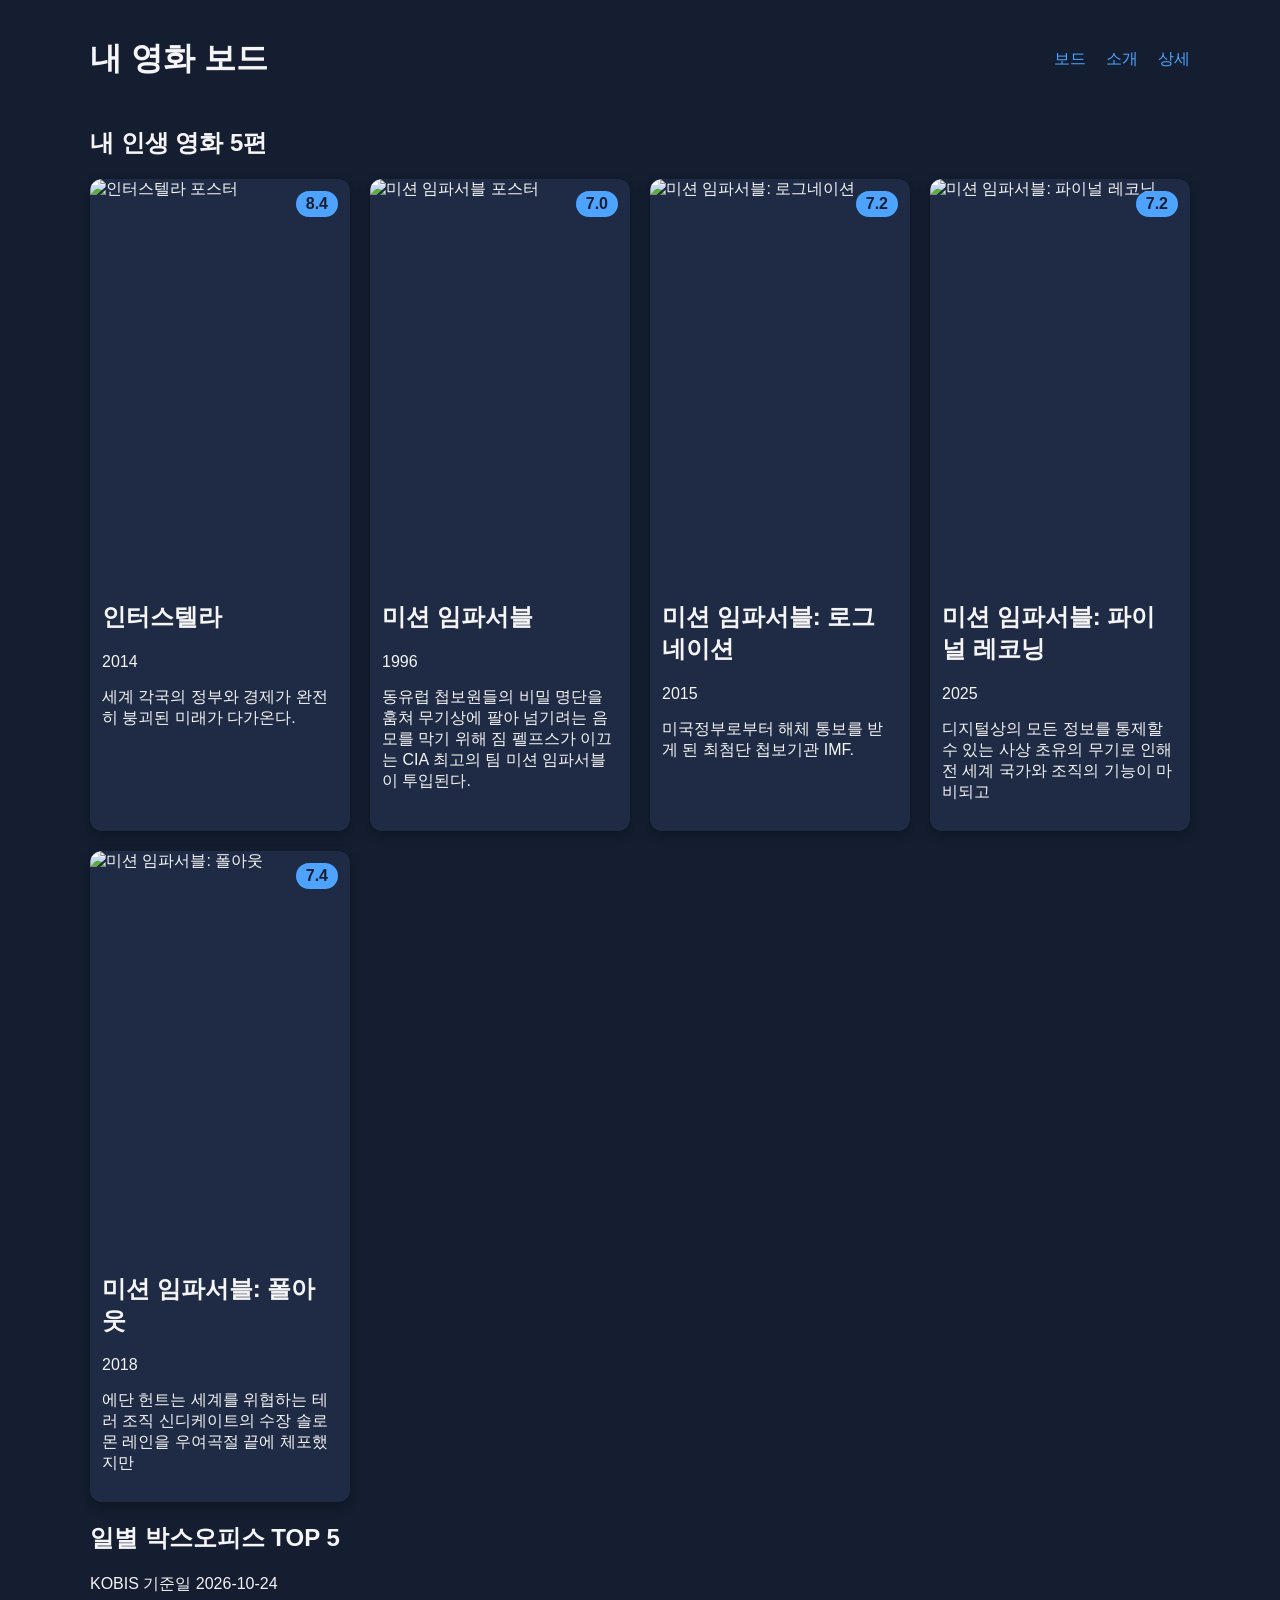
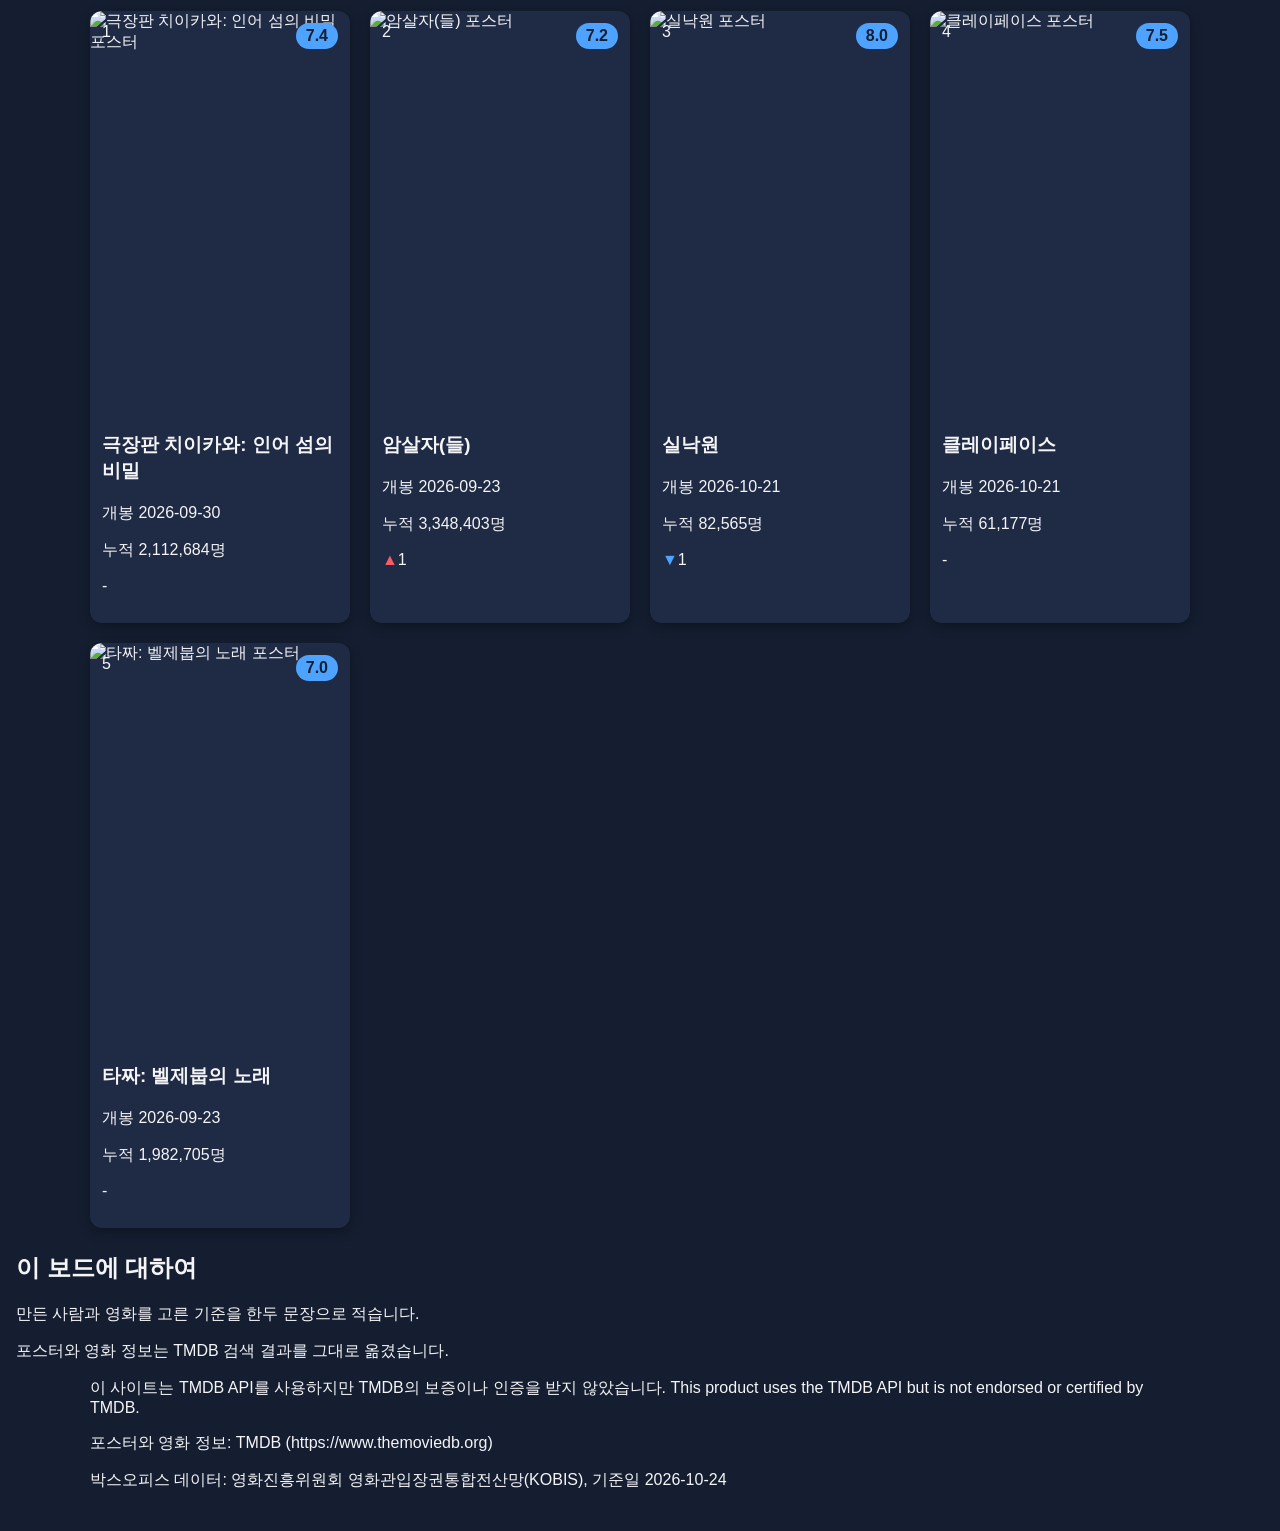
==== detail.html @ 2366a30c "음...디테일 어려워!!!!!!!!!!" ====
<!DOCTYPE html>
<html lang="ko">



<head>
    <meta charset="UTF-8">
    <meta name="viewport" content="width=device-width, initial-scale=1.0">
    <title>내 영화 보드</title>
    <link rel="preconnect" href="https://fonts.googleapis.com">
    <link rel="preconnect" href="https://fonts.gstatic.com" crossorigin>
    <link href="https://fonts.googleapis.com/css2?family=Nanum+Gothic&display=swap" rel="stylesheet">
    <!-- 구글 폰트 <link> 두세 줄을 여기에 붙여 넣기 -->
    <link rel="stylesheet" href="./style.css">
</head>



<body>

    <header class="top">
        <h1>내 영화 보드</h1>
        <nav>
            <ul>
                <li><a href="#mine">보드</a></li>
                <li><a href="#boxoffice">소개</a></li>
                <li><a href="detail.html">상세</a></li>
            </ul>
        </nav>
    </header>
   

    <main>
        <section id="mine">
            <h2>내 인생 영화 5편</h2>
            <div class="board">
                <article class="card">
                    <img class="poster" src="https://image.tmdb.org/t/p/w342/gDN2NWtHbs8ZWEBQM8Dh5OVXdb4.jpg"
                        alt="인터스텔라 포스터">
                    <span class="badge">8.4</span>
                    <div class="info">
                        <h2>인터스텔라</h2>
                        <p class="year">2014</p>
                        <p class="overview">세계 각국의 정부와 경제가 완전히 붕괴된 미래가 다가온다.</p>
                    </div>
                </article>

                <article class="card">
                    <img class="poster" src="https://image.tmdb.org/t/p/w342//e7ABYg2KnI0QBBYSrLYiTljtmpd.jpg"
                        alt="미션 임파서블 포스터">
                    <span class="badge">7.0</span>
                    <div class="info">
                        <h2>미션 임파서블</h2>
                        <p class="year">1996</p>
                        <p class="overview">동유럽 첩보원들의 비밀 명단을 훔쳐 무기상에 팔아 넘기려는 음모를 막기 위해 짐 펠프스가 이끄는 CIA 최고의 팀 미션 임파서블이
                            투입된다.</p>
                    </div>
                </article>

                <article class="card">
                    <img class="poster" src="https://image.tmdb.org/t/p/w342//s2426EIW0arpjN0R0qErJfXQxZD.jpg"
                        alt="미션 임파서블: 로그네이션">
                    <span class="badge">7.2</span>
                    <div class="info">
                        <h2>미션 임파서블: 로그네이션</h2>
                        <p class="year">2015</p>
                        <p class="overview">미국정부로부터 해체 통보를 받게 된 최첨단 첩보기관 IMF.</p>
                    </div>
                </article>

                <article class="card">
                    <img class="poster" src="https://image.tmdb.org/t/p/w342/iNJsojTGQoOWL9f9U23jsibONVu.jpg"
                        alt="미션 임파서블: 파이널 레코닝">
                    <span class="badge">7.2</span>
                    <div class="info">
                        <h2>미션 임파서블: 파이널 레코닝</h2>
                        <p class="year">2025</p>
                        <p class="overview">디지털상의 모든 정보를 통제할 수 있는 사상 초유의 무기로 인해 전 세계 국가와 조직의 기능이 마비되고</p>
                    </div>
                </article>

                <article class="card">
                    <img class="poster" src="https://image.tmdb.org/t/p/w342/5jnoAA74Qwb5w6B9FMvnc20n6Ie.jpg"
                        alt="미션 임파서블: 폴아웃">
                    <span class="badge">7.4</span>
                    <div class="info">
                        <h2>미션 임파서블: 폴아웃</h2>
                        <p class="year">2018</p>
                        <p class="overview">에단 헌트는 세계를 위협하는 테러 조직 신디케이트의 수장 솔로몬 레인을 우여곡절 끝에 체포했지만</p>
                    </div>
                </article>
            </div>
        </section>


        <section id="boxoffice">
            <h2>일별 박스오피스 TOP 5</h2>
            <p class="basis">KOBIS 기준일 2026-10-24</p>
            <div class="board">
                <article class="card">
                    <img class="poster" src="https://image.tmdb.org/t/p/w342/5TMyytCI5Pfc9c1eNsljiCdiB05.jpg"
                        alt="극장판 치이카와: 인어 섬의 비밀 포스터">
                    <span class="rank">1</span>
                    <span class="badge">7.4</span>
                    <div class="info">
                        <h3>극장판 치이카와: 인어 섬의 비밀</h3>
                        <p class="year">개봉 2026-09-30</p>
                        <p class="audience">누적 2,112,684명</p>
                        <p class="change">-</p>
                    </div>
                </article>

                <article class="card">
                    <img class="poster" src="https://image.tmdb.org/t/p/w342/mCUZLymzVjfYJXEON4wg8ilx2H8.jpg"
                        alt="암살자(들) 포스터">
                    <span class="rank">2</span>
                    <span class="badge">7.2</span>
                    <div class="info">
                        <h3>암살자(들)</h3>
                        <p class="year">개봉 2026-09-23</p>
                        <p class="audience">누적 3,348,403명</p>
                        <p class="change up">1</p>
                    </div>
                </article>

                <article class="card">
                    <img class="poster" src="https://image.tmdb.org/t/p/w342/8Qybglcd5IqksU7rNRvpvodtrpQ.jpg"
                        alt="실낙원 포스터">
                    <span class="rank">3</span>
                    <span class="badge">8.0</span>
                    <div class="info">
                        <h3>실낙원</h3>
                        <p class="year">개봉 2026-10-21</p>
                        <p class="audience">누적 82,565명</p>
                        <p class="change down">1</p>
                    </div>
                </article>

                <article class="card">
                    <img class="poster" src="https://image.tmdb.org/t/p/w342/uL4cIrNi2uaUnWIOQQ28EVnkETG.jpg"
                        alt="클레이페이스 포스터">
                    <span class="rank">4</span>
                    <span class="badge">7.5</span>
                    <div class="info">
                        <h3>클레이페이스</h3>
                        <p class="year">개봉 2026-10-21</p>
                        <p class="audience">누적 61,177명</p>
                        <p class="change">-</p>
                    </div>
                </article>

                <article class="card">
                    <img class="poster" src="https://image.tmdb.org/t/p/w342/w5OX3u2SpMVRU0sol0mtIaf4LSI.jpg"
                        alt="타짜: 벨제붑의 노래 포스터">
                    <span class="rank">5</span>
                    <span class="badge">7.0</span>
                    <div class="info">
                        <h3>타짜: 벨제붑의 노래</h3>
                        <p class="year">개봉 2026-09-23</p>
                        <p class="audience">누적 1,982,705명</p>
                        <p class="change">-</p>
                    </div>
                </article>
            </div>
        </section>
    </main>
    <section id="about">
        <h2>이 보드에 대하여</h2>
        <p>만든 사람과 영화를 고른 기준을 한두 문장으로 적습니다.</p>
        <p>포스터와 영화 정보는 TMDB 검색 결과를 그대로 옮겼습니다.</p>
    </section>
    </main>


    <footer>
        <p>이 사이트는 TMDB API를 사용하지만 TMDB의 보증이나 인증을 받지 않았습니다.
            This product uses the TMDB API but is not endorsed or certified by TMDB.</p>
        <p>포스터와 영화 정보: TMDB (https://www.themoviedb.org)</p>
        <p>박스오피스 데이터: 영화진흥위원회 영화관입장권통합전산망(KOBIS), 기준일 2026-10-24</p>
    </footer>







</body>

</html>
---- style.css ----
:root {
    --bg: #141e30;
    --surface: #1f2b44;
    --text: #f5f5f7;
    --accent: #4da3ff;
    --warn: #ff5a5f;
    --font-title: "Black Han Sans", sans-serif;
    --font-body: "Noto Sans KR", sans-serif;
    --gap: 20px;    
}
body {
    background: var(--bg);
    min-height: 100vh;
    box-sizing: border-box;
    margin: 0;
    padding: 16px;
    font-family: var(--font-body);
    color: var(--text);

  

    h1,
    footer {
        color: var(--text);
    }
}

.rank {
    position: absolute; top: 12px; left: 12px;
}
.change.up::before { 
    content: "▲"; 
    color: var(--warn);
}
.change.down::before { 
    content:"▼";
    color: var(--accent);
} 
.change.new::before { 
    content: "NEW";
    color: var(--warn);
 }

.card {
    border-radius: 12px;
    overflow: hidden;
    box-shadow: 0 4px 12px rgba(0,
            0, 0, 0.3);
    background: var(--surface);
    position: relative;
    transition: transform 0.3s, box-shadow 0.3s;
    color: var(--text);
}


.card:hover {
    transform: translateY(-8px);
    box-shadow: 0 12px 32px rgba(255, 193, 7, 0.6);
}

.info {
    padding: 12px;
}

.poster {
    width: 100%;
    display: block;
    aspect-ratio: 2 / 3;
    object-fit: cover;
}

.badge {
    position: absolute;
    top: 12px;
    right: 12px;
    background: var(--accent);
    color: var(--bg);
    padding: 4px 10px;
    border-radius: 999px;
    font-weight: bold;
}



.top {
    display: flex;
    justify-content: space-between;
    align-items: center;
}

nav ul {
    display: flex;
    gap: 8px;
    list-style: none;
    margin: 0;
    padding: 0;
    flex-direction: column;
}

nav a {
    color: var(--accent);
    text-decoration: none;
}


.board {
    display: grid;
    grid-template-columns: repeat(auto-fit, minmax(240px, 1fr));
    gap: var(--gap);
}

.hero {
    background-image: linear-gradient(rgba(0, 0, 0, 0.6), rgba(0, 0, 0, 0.6)),
        url("https://image.tmdb.org/t/p/w1280/5jnoAA74Qwb5w6B9FMvnc20n6Ie.jpg_backdrop_path");

    background-size: cover;
    background-position: center;
    min-height: 40vh;
    padding: 24px;
    box-sizing: border-box;
    color: #fff;
    border-radius: 12px;
    display: flex;
    flex-direction: column;
    justify-content: center;
}



main,
.top,
.hero,
footer {
    max-width: 1100px;
    margin: 0 auto 24px;
}












@media (min-width: 600px) {
    nav ul {
        flex-direction: row;
        gap: 20px;
    }
    .bord {
        grid-template-columns: repeat(2, 1fr);
    }
}

@media (min-width: 1024px) {
    .hero {
        min-height: 60vh;
    }

    .hero h2 {
        font-size: 3rem;
    }
    .bord {
        grid-template-columns: repeat(4, 1fr);
    }
}
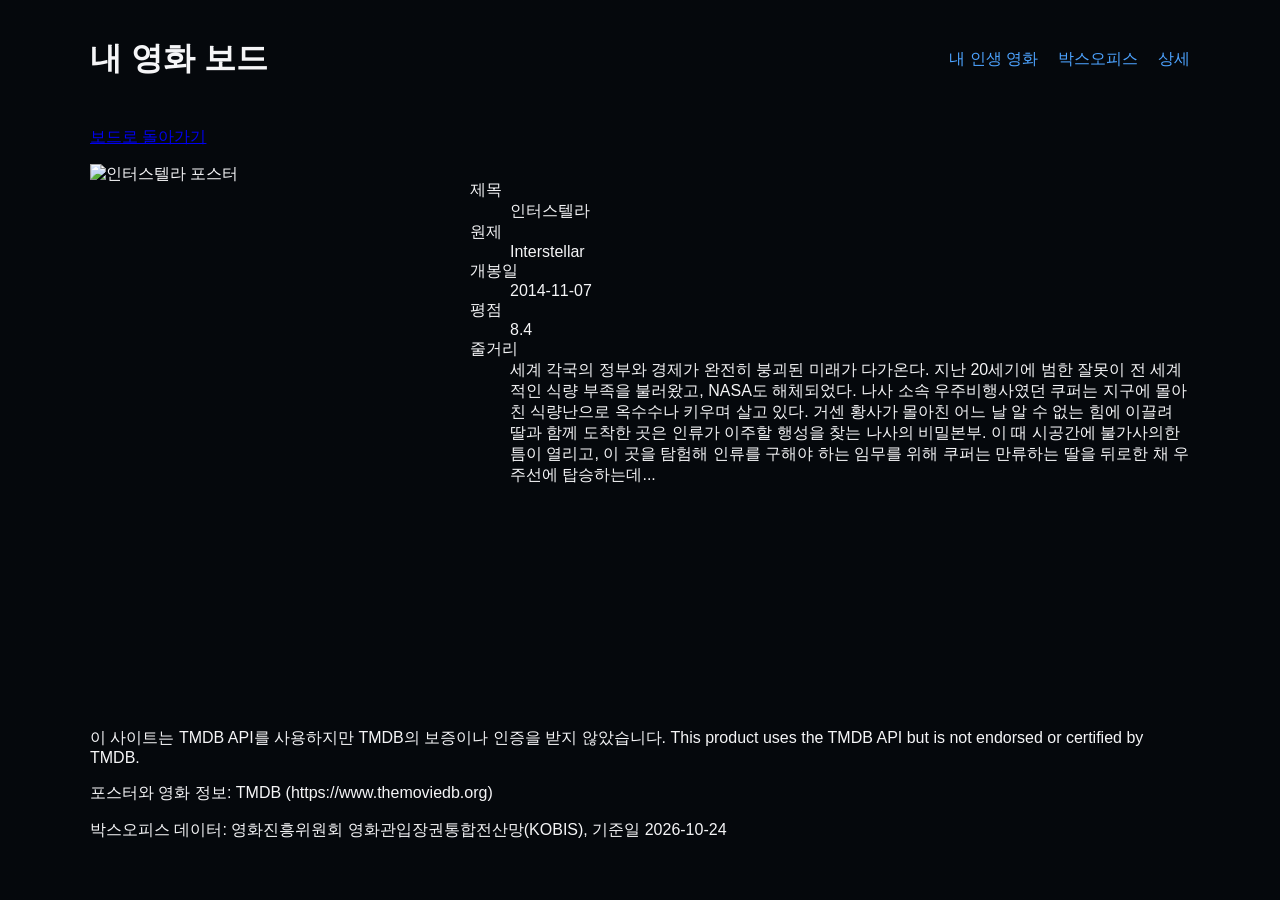
==== commit b8a1931e: "중간커밋" ====
--- a/detail.html
+++ b/detail.html
@@ -6,7 +6,7 @@
 <head>
     <meta charset="UTF-8">
     <meta name="viewport" content="width=device-width, initial-scale=1.0">
-    <title>내 영화 보드</title>
+    <title>인터스텔라</title>
     <link rel="preconnect" href="https://fonts.googleapis.com">
     <link rel="preconnect" href="https://fonts.gstatic.com" crossorigin>
     <link href="https://fonts.googleapis.com/css2?family=Nanum+Gothic&display=swap" rel="stylesheet">
@@ -16,14 +16,14 @@
 
 
 
-<body>
+<body class="detail-page">
 
     <header class="top">
         <h1>내 영화 보드</h1>
         <nav>
             <ul>
-                <li><a href="#mine">보드</a></li>
-                <li><a href="#boxoffice">소개</a></li>
+                <li><a href="index.html#mine">내 인생 영화</a></li>
+                <li><a href="index.html#boxoffice">박스오피스</a></li>
                 <li><a href="detail.html">상세</a></li>
             </ul>
         </nav>
@@ -31,144 +31,25 @@
    
 
     <main>
-        <section id="mine">
-            <h2>내 인생 영화 5편</h2>
-            <div class="board">
-                <article class="card">
-                    <img class="poster" src="https://image.tmdb.org/t/p/w342/gDN2NWtHbs8ZWEBQM8Dh5OVXdb4.jpg"
-                        alt="인터스텔라 포스터">
-                    <span class="badge">8.4</span>
-                    <div class="info">
-                        <h2>인터스텔라</h2>
-                        <p class="year">2014</p>
-                        <p class="overview">세계 각국의 정부와 경제가 완전히 붕괴된 미래가 다가온다.</p>
-                    </div>
-                </article>
+        <p><a href="index.html">보드로 돌아가기</a></p>
+        <article class = "detail">
+            <img class = "poster" src="https://image.tmdb.org/t/p/w342/gDN2NWtHbs8ZWEBQM8Dh5OVXdb4.jpg" alt="인터스텔라 포스터">
+            <dl>
+                <dt>제목</dt>
+                <dd>인터스텔라</dd>
 
-                <article class="card">
-                    <img class="poster" src="https://image.tmdb.org/t/p/w342//e7ABYg2KnI0QBBYSrLYiTljtmpd.jpg"
-                        alt="미션 임파서블 포스터">
-                    <span class="badge">7.0</span>
-                    <div class="info">
-                        <h2>미션 임파서블</h2>
-                        <p class="year">1996</p>
-                        <p class="overview">동유럽 첩보원들의 비밀 명단을 훔쳐 무기상에 팔아 넘기려는 음모를 막기 위해 짐 펠프스가 이끄는 CIA 최고의 팀 미션 임파서블이
-                            투입된다.</p>
-                    </div>
-                </article>
+                <dt>원제</dt>
+                <dd>Interstellar</dd>
 
-                <article class="card">
-                    <img class="poster" src="https://image.tmdb.org/t/p/w342//s2426EIW0arpjN0R0qErJfXQxZD.jpg"
-                        alt="미션 임파서블: 로그네이션">
-                    <span class="badge">7.2</span>
-                    <div class="info">
-                        <h2>미션 임파서블: 로그네이션</h2>
-                        <p class="year">2015</p>
-                        <p class="overview">미국정부로부터 해체 통보를 받게 된 최첨단 첩보기관 IMF.</p>
-                    </div>
-                </article>
+                <dt>개봉일</dt>
+                <dd>2014-11-07</dd>
 
-                <article class="card">
-                    <img class="poster" src="https://image.tmdb.org/t/p/w342/iNJsojTGQoOWL9f9U23jsibONVu.jpg"
-                        alt="미션 임파서블: 파이널 레코닝">
-                    <span class="badge">7.2</span>
-                    <div class="info">
-                        <h2>미션 임파서블: 파이널 레코닝</h2>
-                        <p class="year">2025</p>
-                        <p class="overview">디지털상의 모든 정보를 통제할 수 있는 사상 초유의 무기로 인해 전 세계 국가와 조직의 기능이 마비되고</p>
-                    </div>
-                </article>
+                <dt>평점</dt>
+                <dd>8.4</dd>
 
-                <article class="card">
-                    <img class="poster" src="https://image.tmdb.org/t/p/w342/5jnoAA74Qwb5w6B9FMvnc20n6Ie.jpg"
-                        alt="미션 임파서블: 폴아웃">
-                    <span class="badge">7.4</span>
-                    <div class="info">
-                        <h2>미션 임파서블: 폴아웃</h2>
-                        <p class="year">2018</p>
-                        <p class="overview">에단 헌트는 세계를 위협하는 테러 조직 신디케이트의 수장 솔로몬 레인을 우여곡절 끝에 체포했지만</p>
-                    </div>
-                </article>
-            </div>
-        </section>
-
-
-        <section id="boxoffice">
-            <h2>일별 박스오피스 TOP 5</h2>
-            <p class="basis">KOBIS 기준일 2026-10-24</p>
-            <div class="board">
-                <article class="card">
-                    <img class="poster" src="https://image.tmdb.org/t/p/w342/5TMyytCI5Pfc9c1eNsljiCdiB05.jpg"
-                        alt="극장판 치이카와: 인어 섬의 비밀 포스터">
-                    <span class="rank">1</span>
-                    <span class="badge">7.4</span>
-                    <div class="info">
-                        <h3>극장판 치이카와: 인어 섬의 비밀</h3>
-                        <p class="year">개봉 2026-09-30</p>
-                        <p class="audience">누적 2,112,684명</p>
-                        <p class="change">-</p>
-                    </div>
-                </article>
-
-                <article class="card">
-                    <img class="poster" src="https://image.tmdb.org/t/p/w342/mCUZLymzVjfYJXEON4wg8ilx2H8.jpg"
-                        alt="암살자(들) 포스터">
-                    <span class="rank">2</span>
-                    <span class="badge">7.2</span>
-                    <div class="info">
-                        <h3>암살자(들)</h3>
-                        <p class="year">개봉 2026-09-23</p>
-                        <p class="audience">누적 3,348,403명</p>
-                        <p class="change up">1</p>
-                    </div>
-                </article>
-
-                <article class="card">
-                    <img class="poster" src="https://image.tmdb.org/t/p/w342/8Qybglcd5IqksU7rNRvpvodtrpQ.jpg"
-                        alt="실낙원 포스터">
-                    <span class="rank">3</span>
-                    <span class="badge">8.0</span>
-                    <div class="info">
-                        <h3>실낙원</h3>
-                        <p class="year">개봉 2026-10-21</p>
-                        <p class="audience">누적 82,565명</p>
-                        <p class="change down">1</p>
-                    </div>
-                </article>
-
-                <article class="card">
-                    <img class="poster" src="https://image.tmdb.org/t/p/w342/uL4cIrNi2uaUnWIOQQ28EVnkETG.jpg"
-                        alt="클레이페이스 포스터">
-                    <span class="rank">4</span>
-                    <span class="badge">7.5</span>
-                    <div class="info">
-                        <h3>클레이페이스</h3>
-                        <p class="year">개봉 2026-10-21</p>
-                        <p class="audience">누적 61,177명</p>
-                        <p class="change">-</p>
-                    </div>
-                </article>
-
-                <article class="card">
-                    <img class="poster" src="https://image.tmdb.org/t/p/w342/w5OX3u2SpMVRU0sol0mtIaf4LSI.jpg"
-                        alt="타짜: 벨제붑의 노래 포스터">
-                    <span class="rank">5</span>
-                    <span class="badge">7.0</span>
-                    <div class="info">
-                        <h3>타짜: 벨제붑의 노래</h3>
-                        <p class="year">개봉 2026-09-23</p>
-                        <p class="audience">누적 1,982,705명</p>
-                        <p class="change">-</p>
-                    </div>
-                </article>
-            </div>
-        </section>
-    </main>
-    <section id="about">
-        <h2>이 보드에 대하여</h2>
-        <p>만든 사람과 영화를 고른 기준을 한두 문장으로 적습니다.</p>
-        <p>포스터와 영화 정보는 TMDB 검색 결과를 그대로 옮겼습니다.</p>
-    </section>
+                <dt>줄거리</dt>
+                <dd>세계 각국의 정부와 경제가 완전히 붕괴된 미래가 다가온다. 지난 20세기에 범한 잘못이 전 세계적인 식량 부족을 불러왔고, NASA도 해체되었다. 나사 소속 우주비행사였던 쿠퍼는 지구에 몰아친 식량난으로 옥수수나 키우며 살고 있다. 거센 황사가 몰아친 어느 날 알 수 없는 힘에 이끌려 딸과 함께 도착한 곳은 인류가 이주할 행성을 찾는 나사의 비밀본부. 이 때 시공간에 불가사의한 틈이 열리고, 이 곳을 탐험해 인류를 구해야 하는 임무를 위해 쿠퍼는 만류하는 딸을 뒤로한 채 우주선에 탑승하는데...</dd>
+            </dl>
     </main>
 
 
--- a/style.css
+++ b/style.css
@@ -6,8 +6,9 @@
     --warn: #ff5a5f;
     --font-title: "Black Han Sans", sans-serif;
     --font-body: "Noto Sans KR", sans-serif;
-    --gap: 20px;    
-}
+    --gap: 20px;
+}
+
 body {
     background: var(--bg);
     min-height: 100vh;
@@ -17,7 +18,7 @@
     font-family: var(--font-body);
     color: var(--text);
 
-  
+
 
     h1,
     footer {
@@ -26,20 +27,31 @@
 }
 
 .rank {
-    position: absolute; top: 12px; left: 12px;
-}
-.change.up::before { 
-    content: "▲"; 
+    position: absolute;
+    top: 12px;
+    left: 12px;
+    background: var(--warn);
+    position: absolute;
+    color: var(--bg);
+    padding: 4px 10px;
+    border-radius: 999px;
+    font-weight: bold;
+}
+
+.change.up::before {
+    content: "▲";
     color: var(--warn);
 }
-.change.down::before { 
-    content:"▼";
+
+.change.down::before {
+    content: "▼";
     color: var(--accent);
-} 
-.change.new::before { 
+}
+
+.change.new::before {
     content: "NEW";
     color: var(--warn);
- }
+}
 
 .card {
     border-radius: 12px;
@@ -111,14 +123,14 @@
 
 .hero {
     background-image: linear-gradient(rgba(0, 0, 0, 0.6), rgba(0, 0, 0, 0.6)),
-        url("https://image.tmdb.org/t/p/w1280/5jnoAA74Qwb5w6B9FMvnc20n6Ie.jpg_backdrop_path");
+        url("https://image.tmdb.org/t/p/w1280/gDN2NWtHbs8ZWEBQM8Dh5OVXdb4.jpg");
 
     background-size: cover;
     background-position: center;
     min-height: 40vh;
     padding: 24px;
     box-sizing: border-box;
-    color: #fff;
+    color: var(--text);
     border-radius: 12px;
     display: flex;
     flex-direction: column;
@@ -136,13 +148,23 @@
 }
 
 
-
-
-
-
-
-
-
+.detail-page {
+    background-image: linear-gradient(rgba(0, 0, 0, 0.75), rgba(0, 0, 0, 0.75)), url("https://image.tmdb.org/t/p/w1280/gDN2NWtHbs8ZWEBQM8Dh5OVXdb4.jpg");
+    background-size: cover;
+    min-height: 100vh;
+}
+
+
+
+.detail {
+    display: grid;
+    grid-template-columns: 1fr;
+    gap: var(--gap);
+}
+
+.dt {
+    color: var(--accent);
+}
 
 
 
@@ -151,8 +173,17 @@
         flex-direction: row;
         gap: 20px;
     }
+
     .bord {
         grid-template-columns: repeat(2, 1fr);
+    }
+
+    .detail {
+        grid-template-columns: 1fr 2fr;
+    }
+
+    .detail img {
+        width: 100%;
     }
 }
 
@@ -164,6 +195,7 @@
     .hero h2 {
         font-size: 3rem;
     }
+
     .bord {
         grid-template-columns: repeat(4, 1fr);
     }
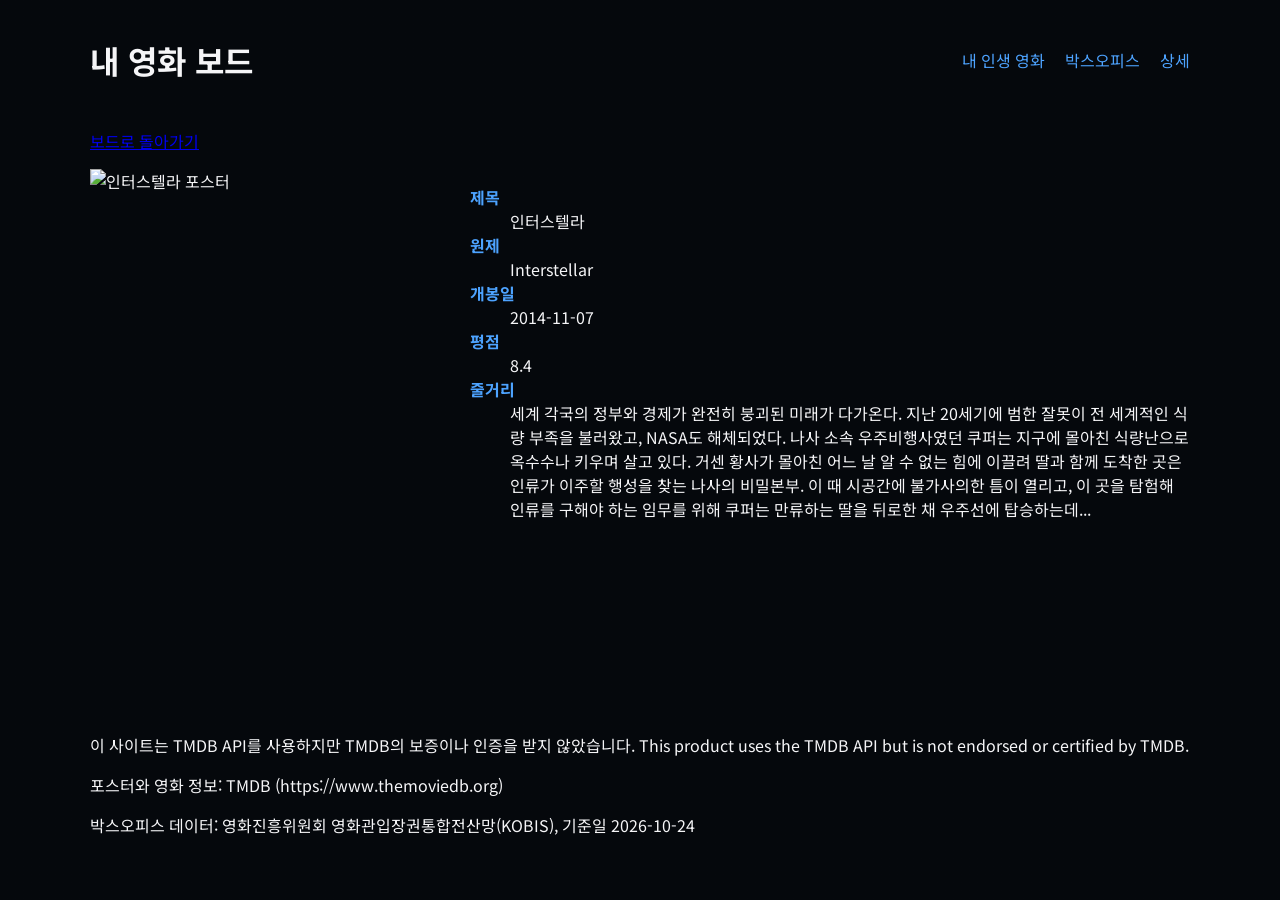
==== commit fe031720: "최종" ====
--- a/detail.html
+++ b/detail.html
@@ -9,8 +9,8 @@
     <title>인터스텔라</title>
     <link rel="preconnect" href="https://fonts.googleapis.com">
     <link rel="preconnect" href="https://fonts.gstatic.com" crossorigin>
-    <link href="https://fonts.googleapis.com/css2?family=Nanum+Gothic&display=swap" rel="stylesheet">
-    <!-- 구글 폰트 <link> 두세 줄을 여기에 붙여 넣기 -->
+    <link href="https://fonts.googleapis.com/css2?family=Nanum+Gothic&family=Noto+Sans+KR:wght@100..900&display=swap"
+        rel="stylesheet">
     <link rel="stylesheet" href="./style.css">
 </head>
 
@@ -28,12 +28,12 @@
             </ul>
         </nav>
     </header>
-   
+
 
     <main>
         <p><a href="index.html">보드로 돌아가기</a></p>
-        <article class = "detail">
-            <img class = "poster" src="https://image.tmdb.org/t/p/w342/gDN2NWtHbs8ZWEBQM8Dh5OVXdb4.jpg" alt="인터스텔라 포스터">
+        <article class="detail">
+            <img class="poster" src="https://image.tmdb.org/t/p/w342/gDN2NWtHbs8ZWEBQM8Dh5OVXdb4.jpg" alt="인터스텔라 포스터">
             <dl>
                 <dt>제목</dt>
                 <dd>인터스텔라</dd>
@@ -48,7 +48,9 @@
                 <dd>8.4</dd>
 
                 <dt>줄거리</dt>
-                <dd>세계 각국의 정부와 경제가 완전히 붕괴된 미래가 다가온다. 지난 20세기에 범한 잘못이 전 세계적인 식량 부족을 불러왔고, NASA도 해체되었다. 나사 소속 우주비행사였던 쿠퍼는 지구에 몰아친 식량난으로 옥수수나 키우며 살고 있다. 거센 황사가 몰아친 어느 날 알 수 없는 힘에 이끌려 딸과 함께 도착한 곳은 인류가 이주할 행성을 찾는 나사의 비밀본부. 이 때 시공간에 불가사의한 틈이 열리고, 이 곳을 탐험해 인류를 구해야 하는 임무를 위해 쿠퍼는 만류하는 딸을 뒤로한 채 우주선에 탑승하는데...</dd>
+                <dd>세계 각국의 정부와 경제가 완전히 붕괴된 미래가 다가온다. 지난 20세기에 범한 잘못이 전 세계적인 식량 부족을 불러왔고, NASA도 해체되었다. 나사 소속 우주비행사였던 쿠퍼는
+                    지구에 몰아친 식량난으로 옥수수나 키우며 살고 있다. 거센 황사가 몰아친 어느 날 알 수 없는 힘에 이끌려 딸과 함께 도착한 곳은 인류가 이주할 행성을 찾는 나사의 비밀본부. 이
+                    때 시공간에 불가사의한 틈이 열리고, 이 곳을 탐험해 인류를 구해야 하는 임무를 위해 쿠퍼는 만류하는 딸을 뒤로한 채 우주선에 탑승하는데...</dd>
             </dl>
     </main>
 
--- a/style.css
+++ b/style.css
@@ -4,7 +4,7 @@
     --text: #f5f5f7;
     --accent: #4da3ff;
     --warn: #ff5a5f;
-    --font-title: "Black Han Sans", sans-serif;
+    --font-title: "Nanum Gothic", sans-serif;
     --font-body: "Noto Sans KR", sans-serif;
     --gap: 20px;
 }
@@ -152,6 +152,12 @@
     background-image: linear-gradient(rgba(0, 0, 0, 0.75), rgba(0, 0, 0, 0.75)), url("https://image.tmdb.org/t/p/w1280/gDN2NWtHbs8ZWEBQM8Dh5OVXdb4.jpg");
     background-size: cover;
     min-height: 100vh;
+
+    .detail dt {
+        color: var(--accent);
+        font-weight: bold;
+    }
+    
 }
 
 
@@ -160,11 +166,12 @@
     display: grid;
     grid-template-columns: 1fr;
     gap: var(--gap);
-}
-
-.dt {
-    color: var(--accent);
-}
+
+
+}
+
+
+
 
 
 
@@ -174,7 +181,7 @@
         gap: 20px;
     }
 
-    .bord {
+    .board {
         grid-template-columns: repeat(2, 1fr);
     }
 
@@ -185,6 +192,8 @@
     .detail img {
         width: 100%;
     }
+
+
 }
 
 @media (min-width: 1024px) {
@@ -196,7 +205,7 @@
         font-size: 3rem;
     }
 
-    .bord {
+    .board {
         grid-template-columns: repeat(4, 1fr);
     }
 }
